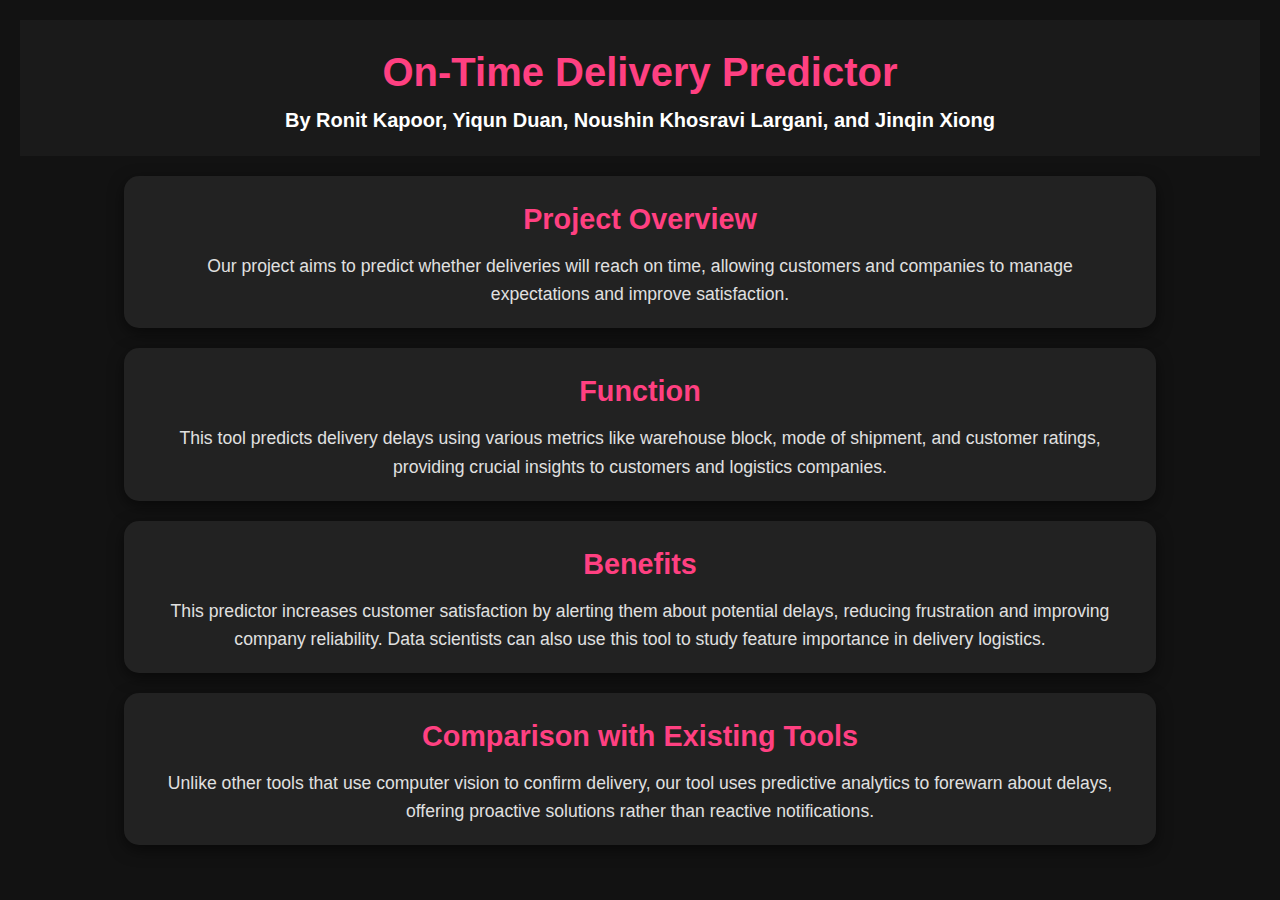
==== index.html @ ccd43d8e "update" ====
<!DOCTYPE html>
<html lang="en">
<head>
    <meta charset="UTF-8">
    <meta name="viewport" content="width=device-width, initial-scale=1.0">
    <title>Delivery Predictor Project by Ronit Kapoor and Yiqun Duan</title>
    <link rel="stylesheet" href="styles.css">
</head>
<body>
    <header>
        <h1>On-Time Delivery Predictor <span>By Ronit Kapoor, Yiqun Duan, Noushin Khosravi Largani, and Jinqin Xiong</span></h1>
    </header>
    <section id="introduction">
        <h2>Project Overview</h2>
        <p>Our project aims to predict whether deliveries will reach on time, allowing customers and companies to manage expectations and improve satisfaction.</p>
    </section>
    <section id="function">
        <h2>Function</h2>
        <p>This tool predicts delivery delays using various metrics like warehouse block, mode of shipment, and customer ratings, providing crucial insights to customers and logistics companies.</p>
    </section>
    <section id="benefits">
        <h2>Benefits</h2>
        <p>This predictor increases customer satisfaction by alerting them about potential delays, reducing frustration and improving company reliability. Data scientists can also use this tool to study feature importance in delivery logistics.</p>
    </section>
    <section id="comparison">
        <h2>Comparison with Existing Tools</h2>
        <p>Unlike other tools that use computer vision to confirm delivery, our tool uses predictive analytics to forewarn about delays, offering proactive solutions rather than reactive notifications.</p>
    </section>
</body>
</html>
---- styles.css ----
/* General resets */
body, h1, h2, p {
    margin: 0;
    padding: 0;
    box-sizing: border-box;
}

body {
    background: #121212; /* A darker shade for a more modern look */
    color: #f0f0f0; /* Slightly off-white for better readability */
    font-family: 'Segoe UI', Tahoma, Geneva, Verdana, sans-serif; /* Modern, clean font */
    text-align: center;
    line-height: 1.6;
    padding: 20px;
}

header {
    background: #1a1a1a; /* Darker shade for header */
    padding: 20px 0; /* Ample vertical padding */
    color: #f0f0f0;
}

h1 {
    font-size: 2.5em; /* Larger size for main title */
    color: #ff4081; /* A vibrant color for emphasis */
}

h1 span {
    display: block; /* Makes the span appear on a new line */
    font-size: 0.5em; /* Smaller font size for the names */
    color: #ffffff; /* Optional: different color for names */
}

section {
    padding: 20px;
    margin: 20px auto; /* Center sections */
    width: 80%; /* Optimal reading width */
    background-color: #222; /* Dark grey for sections */
    border-radius: 15px; /* Softened corners */
    box-shadow: 0 5px 15px rgba(0, 0, 0, 0.5); /* More pronounced shadow for depth */
    transition: transform 0.3s ease; /* Smooth transition for interactions */
}

section:hover {
    transform: translateY(-5px); /* Subtle lift effect on hover */
}

h2 {
    font-size: 1.8em;
    color: #ff4081; /* Matching the title color for consistency */
    margin-bottom: 10px; /* Space below headers */
}

p {
    font-size: 1.1em;
    color: #e0e0e0; /* Lighter grey for text for readability */
    padding: 0 20px; /* Padding for text inside sections */
}
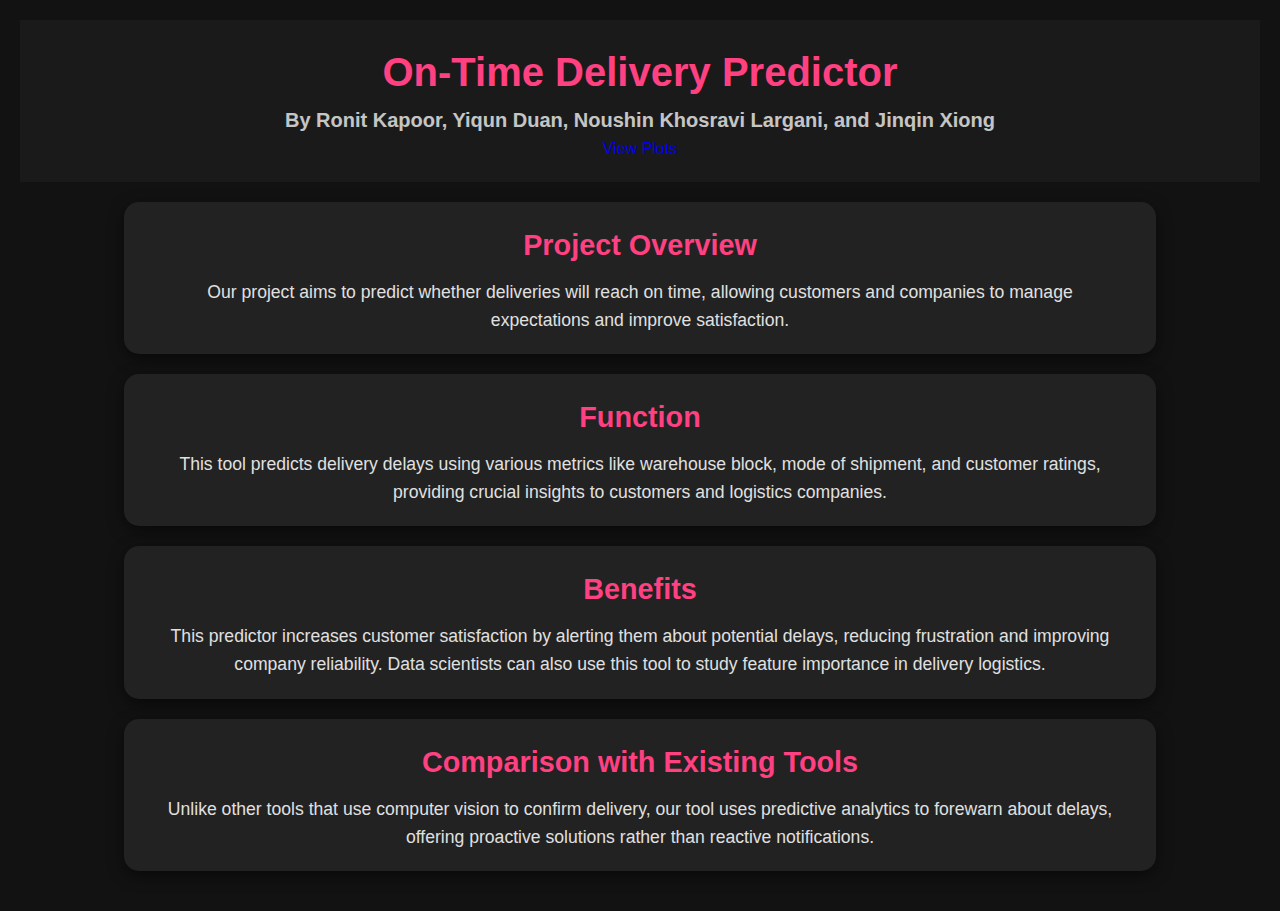
==== commit 99587297: "update" ====
--- a/index.html
+++ b/index.html
@@ -9,6 +9,10 @@
 <body>
     <header>
         <h1>On-Time Delivery Predictor <span>By Ronit Kapoor, Yiqun Duan, Noushin Khosravi Largani, and Jinqin Xiong</span></h1>
+        <!-- Navigation link to the plots page -->
+        <nav>
+            <a href="plots.html">View Plots</a>
+        </nav>
     </header>
     <section id="introduction">
         <h2>Project Overview</h2>
--- a/styles.css
+++ b/styles.css
@@ -27,8 +27,9 @@
 
 h1 span {
     display: block; /* Makes the span appear on a new line */
-    font-size: 0.5em; /* Smaller font size for the names */
-    color: #ffffff; /* Optional: different color for names */
+    font-size: 0.5em; /* Adjusts the font size to be smaller */
+    color: #ffffff; /* Keeps the names white */
+    opacity: 0.75; /* Makes the names slightly translucent for subtlety */
 }
 
 section {
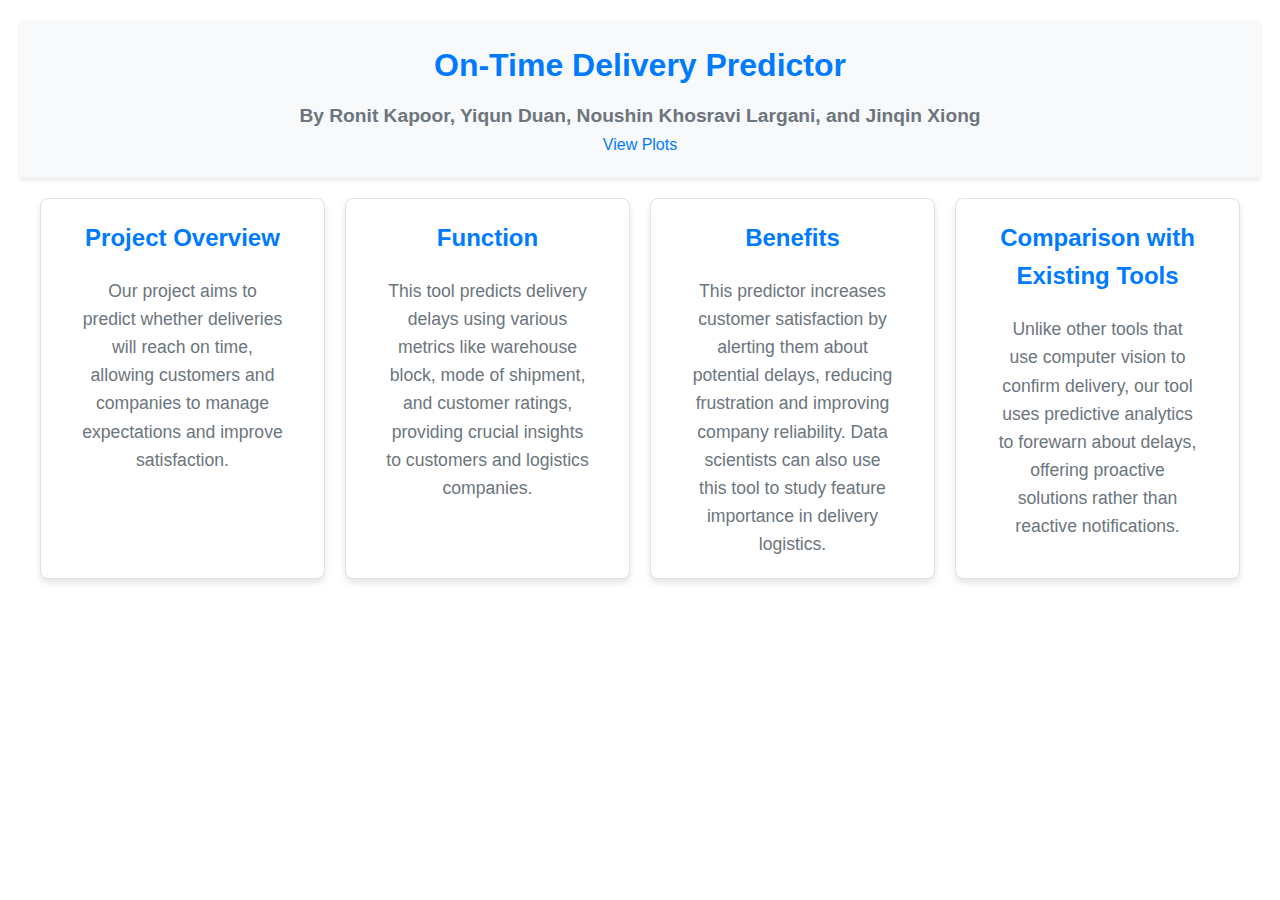
==== commit f35bedbd: "update" ====
--- a/index.html
+++ b/index.html
@@ -14,21 +14,23 @@
             <a href="plots.html">View Plots</a>
         </nav>
     </header>
-    <section id="introduction">
-        <h2>Project Overview</h2>
-        <p>Our project aims to predict whether deliveries will reach on time, allowing customers and companies to manage expectations and improve satisfaction.</p>
-    </section>
-    <section id="function">
-        <h2>Function</h2>
-        <p>This tool predicts delivery delays using various metrics like warehouse block, mode of shipment, and customer ratings, providing crucial insights to customers and logistics companies.</p>
-    </section>
-    <section id="benefits">
-        <h2>Benefits</h2>
-        <p>This predictor increases customer satisfaction by alerting them about potential delays, reducing frustration and improving company reliability. Data scientists can also use this tool to study feature importance in delivery logistics.</p>
-    </section>
-    <section id="comparison">
-        <h2>Comparison with Existing Tools</h2>
-        <p>Unlike other tools that use computer vision to confirm delivery, our tool uses predictive analytics to forewarn about delays, offering proactive solutions rather than reactive notifications.</p>
-    </section>
+    <div class="grid-container">
+        <section id="introduction">
+            <h2>Project Overview</h2>
+            <p>Our project aims to predict whether deliveries will reach on time, allowing customers and companies to manage expectations and improve satisfaction.</p>
+        </section>
+        <section id="function">
+            <h2>Function</h2>
+            <p>This tool predicts delivery delays using various metrics like warehouse block, mode of shipment, and customer ratings, providing crucial insights to customers and logistics companies.</p>
+        </section>
+        <section id="benefits">
+            <h2>Benefits</h2>
+            <p>This predictor increases customer satisfaction by alerting them about potential delays, reducing frustration and improving company reliability. Data scientists can also use this tool to study feature importance in delivery logistics.</p>
+        </section>
+        <section id="comparison">
+            <h2>Comparison with Existing Tools</h2>
+            <p>Unlike other tools that use computer vision to confirm delivery, our tool uses predictive analytics to forewarn about delays, offering proactive solutions rather than reactive notifications.</p>
+        </section>
+    </div>
 </body>
 </html>
--- a/styles.css
+++ b/styles.css
@@ -1,59 +1,79 @@
-/* General resets */
+/* General resets and base styles */
 body, h1, h2, p {
     margin: 0;
     padding: 0;
     box-sizing: border-box;
+    font-family: 'Helvetica Neue', Helvetica, Arial, sans-serif;
 }
 
 body {
-    background: #121212; /* A darker shade for a more modern look */
-    color: #f0f0f0; /* Slightly off-white for better readability */
-    font-family: 'Segoe UI', Tahoma, Geneva, Verdana, sans-serif; /* Modern, clean font */
+    background: #ffffff;
+    color: #333;
     text-align: center;
     line-height: 1.6;
     padding: 20px;
 }
 
 header {
-    background: #1a1a1a; /* Darker shade for header */
-    padding: 20px 0; /* Ample vertical padding */
-    color: #f0f0f0;
+    background: #f8f9fa;
+    padding: 20px 0;
+    box-shadow: 0 2px 4px rgba(0,0,0,0.1);
+    position: sticky;
+    top: 0;
+    z-index: 1000;
+}
+
+nav a {
+    text-decoration: none;
+    color: #007bff;
+    padding: 8px 16px;
+    transition: color 0.3s ease;
+}
+
+nav a:hover {
+    color: #0056b3;
 }
 
 h1 {
-    font-size: 2.5em; /* Larger size for main title */
-    color: #ff4081; /* A vibrant color for emphasis */
+    font-size: 2em;
+    color: #007bff;
 }
 
 h1 span {
-    display: block; /* Makes the span appear on a new line */
-    font-size: 0.5em; /* Adjusts the font size to be smaller */
-    color: #ffffff; /* Keeps the names white */
-    opacity: 0.75; /* Makes the names slightly translucent for subtlety */
+    display: block;
+    font-size: 0.6em;
+    color: #6c757d;
+    margin-top: 10px;
+}
+
+.grid-container {
+    display: grid;
+    grid-template-columns: repeat(auto-fit, minmax(250px, 1fr));
+    gap: 20px;
+    padding: 20px;
 }
 
 section {
+    background-color: #fff;
+    border: 1px solid #dee2e6;
     padding: 20px;
-    margin: 20px auto; /* Center sections */
-    width: 80%; /* Optimal reading width */
-    background-color: #222; /* Dark grey for sections */
-    border-radius: 15px; /* Softened corners */
-    box-shadow: 0 5px 15px rgba(0, 0, 0, 0.5); /* More pronounced shadow for depth */
-    transition: transform 0.3s ease; /* Smooth transition for interactions */
+    border-radius: 8px;
+    box-shadow: 0 4px 6px rgba(0, 0, 0, 0.1);
+    transition: box-shadow 0.3s ease;
 }
 
 section:hover {
-    transform: translateY(-5px); /* Subtle lift effect on hover */
+    box-shadow: 0 8px 16px rgba(0,0,0,0.2);
 }
 
 h2 {
-    font-size: 1.8em;
-    color: #ff4081; /* Matching the title color for consistency */
-    margin-bottom: 10px; /* Space below headers */
+    font-size: 1.5em;
+    color: #007bff;
+    margin-bottom: 20px;
 }
 
 p {
     font-size: 1.1em;
-    color: #e0e0e0; /* Lighter grey for text for readability */
-    padding: 0 20px; /* Padding for text inside sections */
+    color: #6c757d;
+    padding: 0 20px;
 }
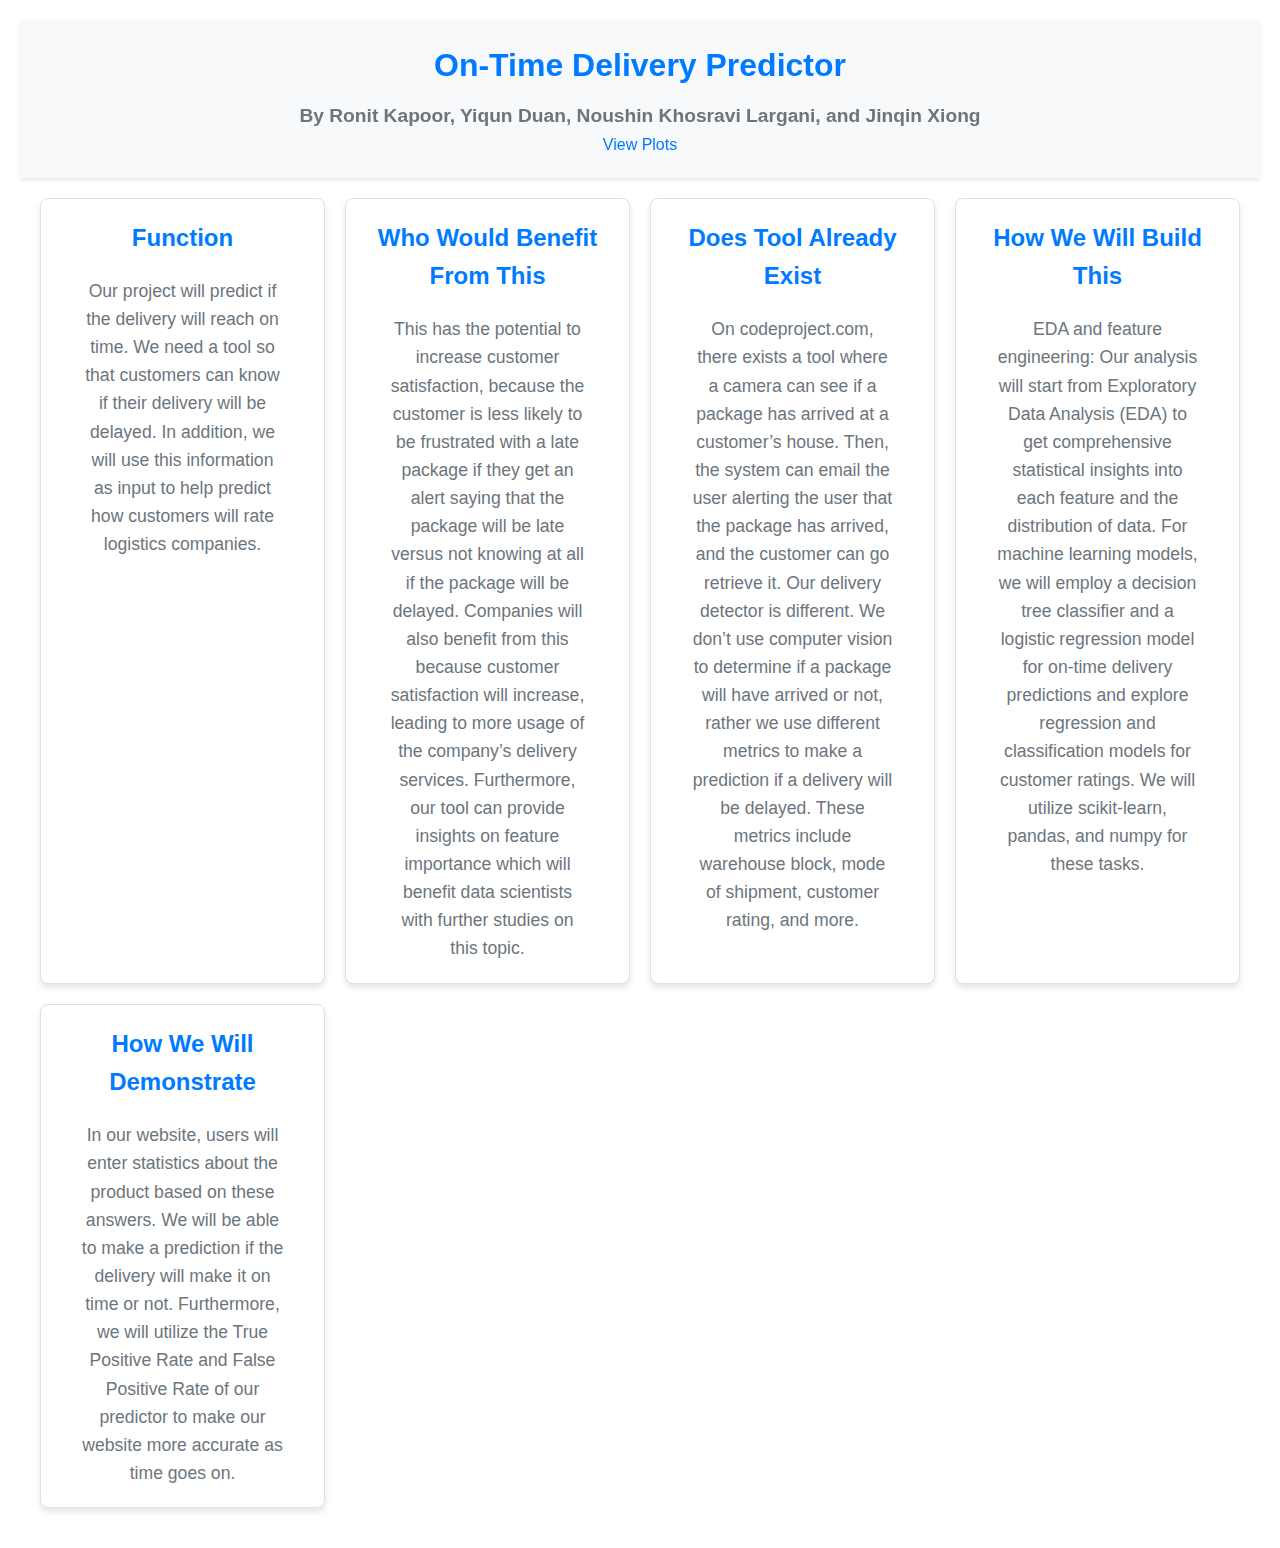
==== commit 616e1b7f: "update" ====
--- a/index.html
+++ b/index.html
@@ -9,27 +9,30 @@
 <body>
     <header>
         <h1>On-Time Delivery Predictor <span>By Ronit Kapoor, Yiqun Duan, Noushin Khosravi Largani, and Jinqin Xiong</span></h1>
-        <!-- Navigation link to the plots page -->
         <nav>
             <a href="plots.html">View Plots</a>
         </nav>
     </header>
     <div class="grid-container">
-        <section id="introduction">
-            <h2>Project Overview</h2>
-            <p>Our project aims to predict whether deliveries will reach on time, allowing customers and companies to manage expectations and improve satisfaction.</p>
-        </section>
         <section id="function">
             <h2>Function</h2>
-            <p>This tool predicts delivery delays using various metrics like warehouse block, mode of shipment, and customer ratings, providing crucial insights to customers and logistics companies.</p>
+            <p>Our project will predict if the delivery will reach on time. We need a tool so that customers can know if their delivery will be delayed. In addition, we will use this information as input to help predict how customers will rate logistics companies.</p>
         </section>
         <section id="benefits">
-            <h2>Benefits</h2>
-            <p>This predictor increases customer satisfaction by alerting them about potential delays, reducing frustration and improving company reliability. Data scientists can also use this tool to study feature importance in delivery logistics.</p>
+            <h2>Who Would Benefit From This</h2>
+            <p>This has the potential to increase customer satisfaction, because the customer is less likely to be frustrated with a late package if they get an alert saying that the package will be late versus not knowing at all if the package will be delayed. Companies will also benefit from this because customer satisfaction will increase, leading to more usage of the company’s delivery services. Furthermore, our tool can provide insights on feature importance which will benefit data scientists with further studies on this topic.</p>
         </section>
         <section id="comparison">
-            <h2>Comparison with Existing Tools</h2>
-            <p>Unlike other tools that use computer vision to confirm delivery, our tool uses predictive analytics to forewarn about delays, offering proactive solutions rather than reactive notifications.</p>
+            <h2>Does Tool Already Exist</h2>
+            <p>On codeproject.com, there exists a tool where a camera can see if a package has arrived at a customer’s house. Then, the system can email the user alerting the user that the package has arrived, and the customer can go retrieve it. Our delivery detector is different. We don’t use computer vision to determine if a package will have arrived or not, rather we use different metrics to make a prediction if a delivery will be delayed. These metrics include warehouse block, mode of shipment, customer rating, and more.</p>
+        </section>
+        <section id="how-we-build">
+            <h2>How We Will Build This</h2>
+            <p>EDA and feature engineering: Our analysis will start from Exploratory Data Analysis (EDA) to get comprehensive statistical insights into each feature and the distribution of data. For machine learning models, we will employ a decision tree classifier and a logistic regression model for on-time delivery predictions and explore regression and classification models for customer ratings. We will utilize scikit-learn, pandas, and numpy for these tasks.</p>
+        </section>
+        <section id="demo">
+            <h2>How We Will Demonstrate</h2>
+            <p>In our website, users will enter statistics about the product based on these answers. We will be able to make a prediction if the delivery will make it on time or not. Furthermore, we will utilize the True Positive Rate and False Positive Rate of our predictor to make our website more accurate as time goes on.</p>
         </section>
     </div>
 </body>
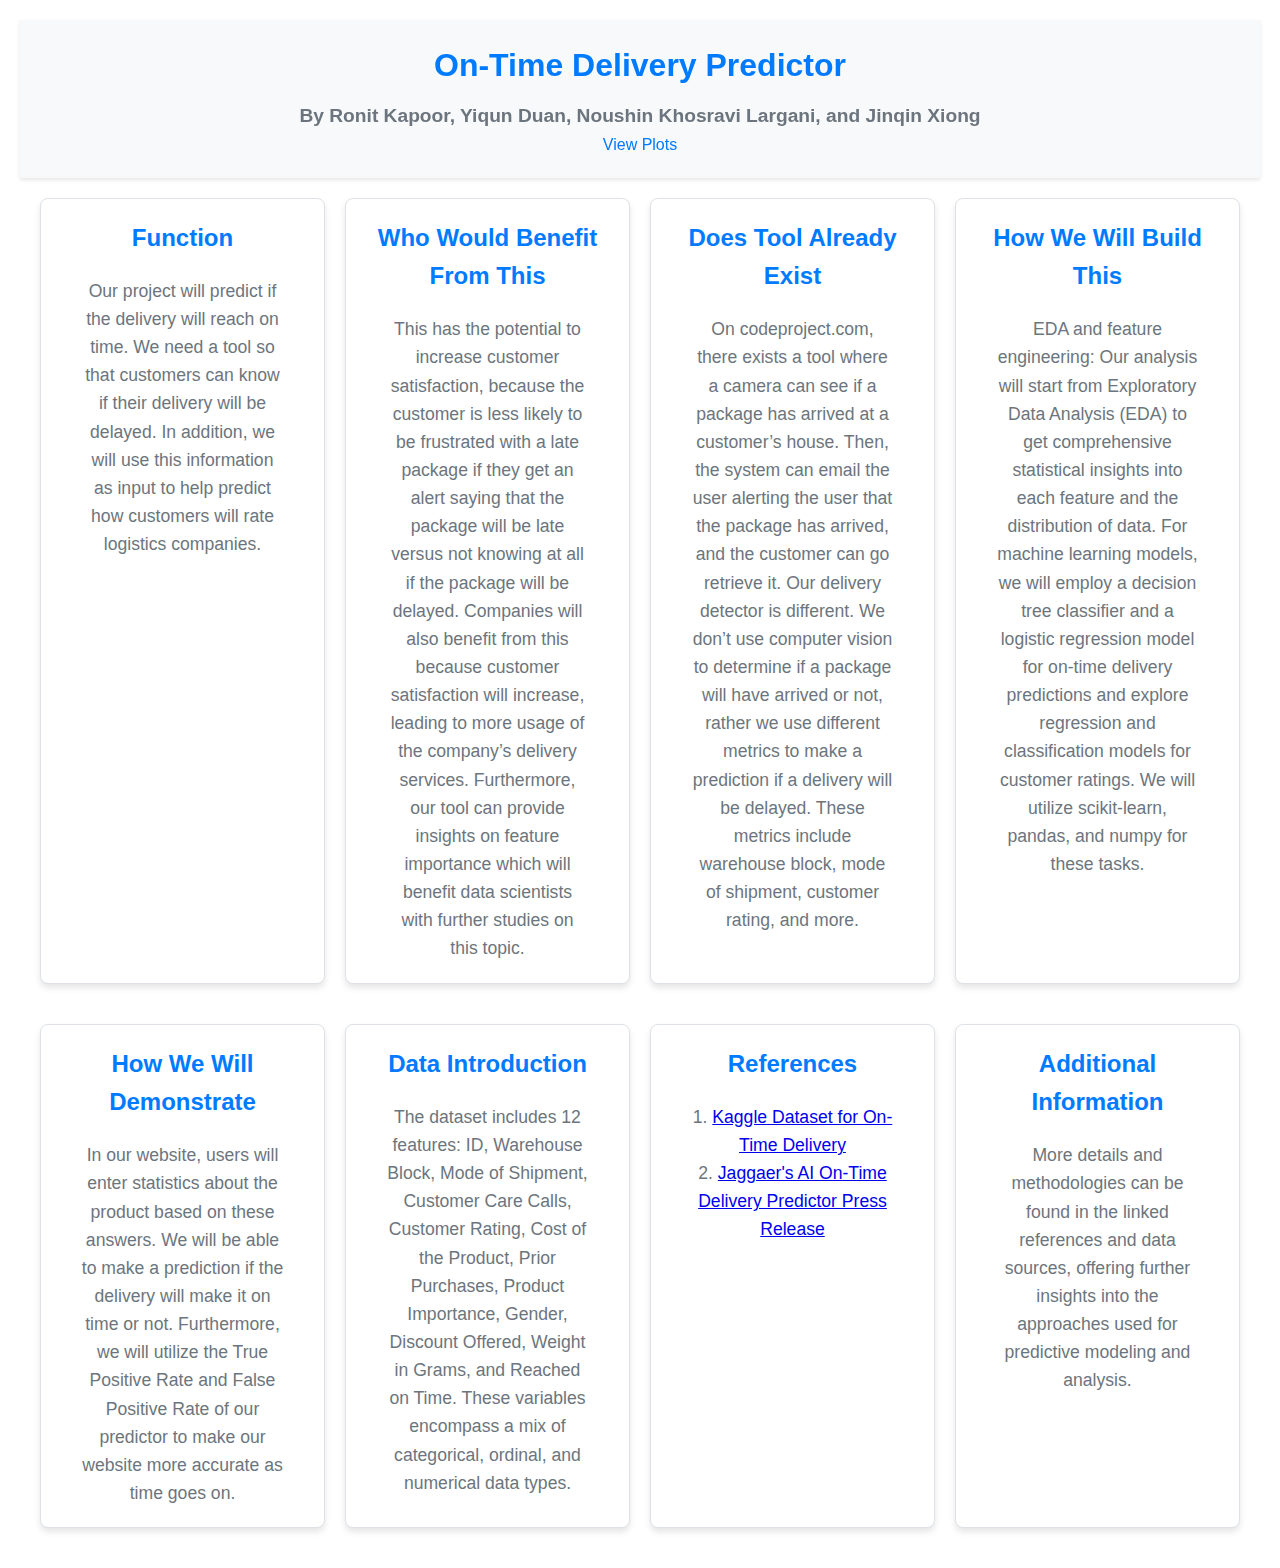
==== commit f2959e78: "update" ====
--- a/index.html
+++ b/index.html
@@ -13,7 +13,7 @@
             <a href="plots.html">View Plots</a>
         </nav>
     </header>
-    <div class="grid-container">
+    <div class="top-container">
         <section id="function">
             <h2>Function</h2>
             <p>Our project will predict if the delivery will reach on time. We need a tool so that customers can know if their delivery will be delayed. In addition, we will use this information as input to help predict how customers will rate logistics companies.</p>
@@ -30,10 +30,25 @@
             <h2>How We Will Build This</h2>
             <p>EDA and feature engineering: Our analysis will start from Exploratory Data Analysis (EDA) to get comprehensive statistical insights into each feature and the distribution of data. For machine learning models, we will employ a decision tree classifier and a logistic regression model for on-time delivery predictions and explore regression and classification models for customer ratings. We will utilize scikit-learn, pandas, and numpy for these tasks.</p>
         </section>
+    </div>
+    <div class="bottom-container">
         <section id="demo">
             <h2>How We Will Demonstrate</h2>
             <p>In our website, users will enter statistics about the product based on these answers. We will be able to make a prediction if the delivery will make it on time or not. Furthermore, we will utilize the True Positive Rate and False Positive Rate of our predictor to make our website more accurate as time goes on.</p>
         </section>
+        <section id="data-introduction">
+            <h2>Data Introduction</h2>
+            <p>The dataset includes 12 features: ID, Warehouse Block, Mode of Shipment, Customer Care Calls, Customer Rating, Cost of the Product, Prior Purchases, Product Importance, Gender, Discount Offered, Weight in Grams, and Reached on Time. These variables encompass a mix of categorical, ordinal, and numerical data types.</p>
+        </section>
+        <section id="references">
+            <h2>References</h2>
+            <p>1. <a href="https://www.kaggle.com/datasets/willianoliveiragibin/on-time-delivery">Kaggle Dataset for On-Time Delivery</a></p>
+            <p>2. <a href="https://www.jaggaer.com/press-release/first-ai-ontime-delivery-predictor/">Jaggaer's AI On-Time Delivery Predictor Press Release</a></p>
+        </section>
+        <section id="additional-information">
+            <h2>Additional Information</h2>
+            <p>More details and methodologies can be found in the linked references and data sources, offering further insights into the approaches used for predictive modeling and analysis.</p>
+        </section>
     </div>
 </body>
 </html>
--- a/styles.css
+++ b/styles.css
@@ -1,5 +1,5 @@
 /* General resets and base styles */
-body, h1, h2, p {
+body, h1, h2, p, section {
     margin: 0;
     padding: 0;
     box-sizing: border-box;
@@ -46,7 +46,7 @@
     margin-top: 10px;
 }
 
-.grid-container {
+.top-container, .bottom-container {
     display: grid;
     grid-template-columns: repeat(auto-fit, minmax(250px, 1fr));
     gap: 20px;
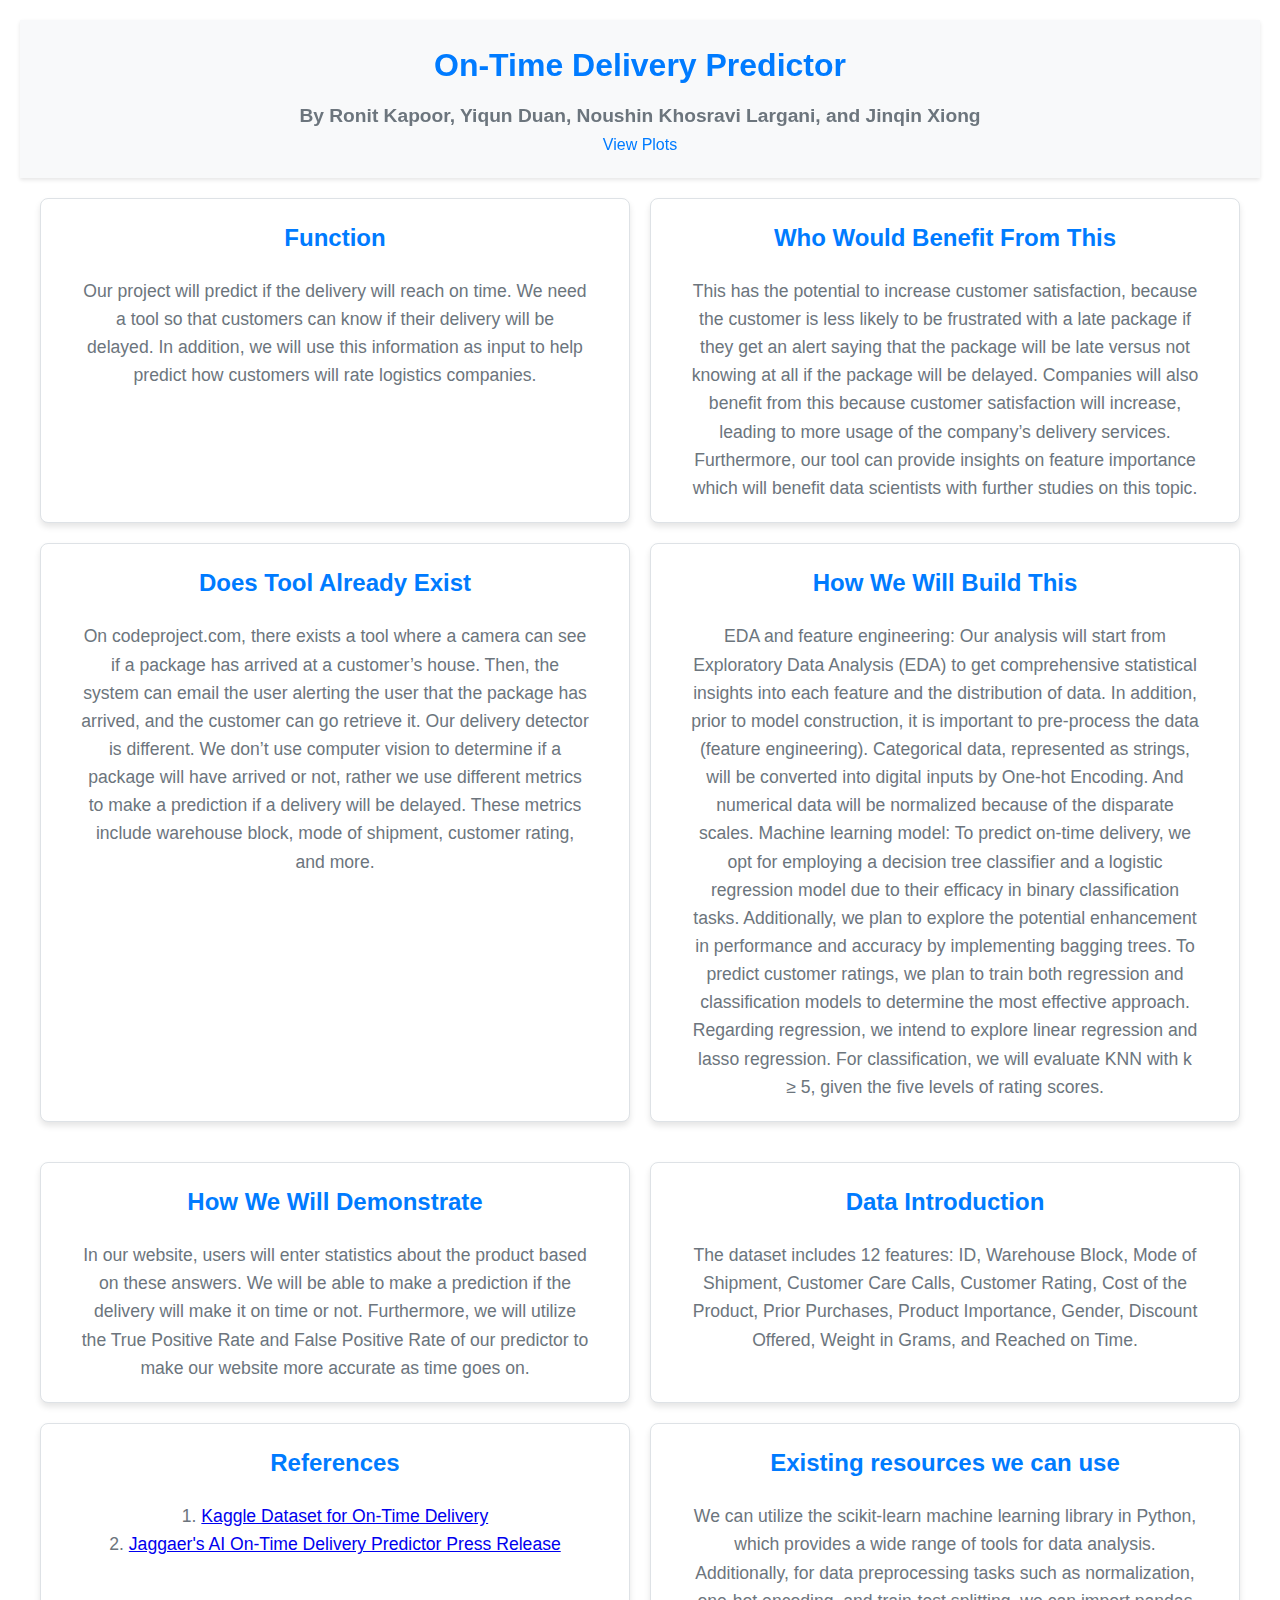
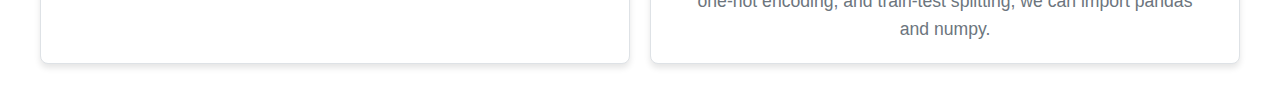
==== commit d1e61920: "update" ====
--- a/index.html
+++ b/index.html
@@ -28,7 +28,12 @@
         </section>
         <section id="how-we-build">
             <h2>How We Will Build This</h2>
-            <p>EDA and feature engineering: Our analysis will start from Exploratory Data Analysis (EDA) to get comprehensive statistical insights into each feature and the distribution of data. For machine learning models, we will employ a decision tree classifier and a logistic regression model for on-time delivery predictions and explore regression and classification models for customer ratings. We will utilize scikit-learn, pandas, and numpy for these tasks.</p>
+            <p>EDA and feature engineering:
+                Our analysis will start from Exploratory Data Analysis (EDA) to get comprehensive statistical insights into each feature and the distribution of data. In addition, prior to model construction, it is important to pre-process the data (feature engineering). Categorical data, represented as strings, will be converted into digital inputs by One-hot Encoding. And numerical data will be normalized because of the disparate scales.
+                Machine learning model:
+                To predict on-time delivery, we opt for employing a decision tree classifier and a logistic regression model due to their efficacy in binary classification tasks. Additionally, we plan to explore the potential enhancement in performance and accuracy by implementing bagging trees.
+                To predict customer ratings, we plan to train both regression and classification models to determine the most effective approach. Regarding regression, we intend to explore linear regression and lasso regression. For classification, we will evaluate KNN with k ≥ 5, given the five levels of rating scores.
+                </p>
         </section>
     </div>
     <div class="bottom-container">
@@ -38,7 +43,7 @@
         </section>
         <section id="data-introduction">
             <h2>Data Introduction</h2>
-            <p>The dataset includes 12 features: ID, Warehouse Block, Mode of Shipment, Customer Care Calls, Customer Rating, Cost of the Product, Prior Purchases, Product Importance, Gender, Discount Offered, Weight in Grams, and Reached on Time. These variables encompass a mix of categorical, ordinal, and numerical data types.</p>
+            <p>The dataset includes 12 features: ID, Warehouse Block, Mode of Shipment, Customer Care Calls, Customer Rating, Cost of the Product, Prior Purchases, Product Importance, Gender, Discount Offered, Weight in Grams, and Reached on Time.</p>
         </section>
         <section id="references">
             <h2>References</h2>
@@ -46,8 +51,8 @@
             <p>2. <a href="https://www.jaggaer.com/press-release/first-ai-ontime-delivery-predictor/">Jaggaer's AI On-Time Delivery Predictor Press Release</a></p>
         </section>
         <section id="additional-information">
-            <h2>Additional Information</h2>
-            <p>More details and methodologies can be found in the linked references and data sources, offering further insights into the approaches used for predictive modeling and analysis.</p>
+            <h2>Existing resources we can use</h2>
+            <p>We can utilize the scikit-learn machine learning library in Python, which provides a wide range of tools for data analysis. Additionally, for data preprocessing tasks such as normalization, one-hot encoding, and train-test splitting, we can import pandas and numpy.</p>
         </section>
     </div>
 </body>
--- a/styles.css
+++ b/styles.css
@@ -48,7 +48,7 @@
 
 .top-container, .bottom-container {
     display: grid;
-    grid-template-columns: repeat(auto-fit, minmax(250px, 1fr));
+    grid-template-columns: repeat(2, 1fr);
     gap: 20px;
     padding: 20px;
 }
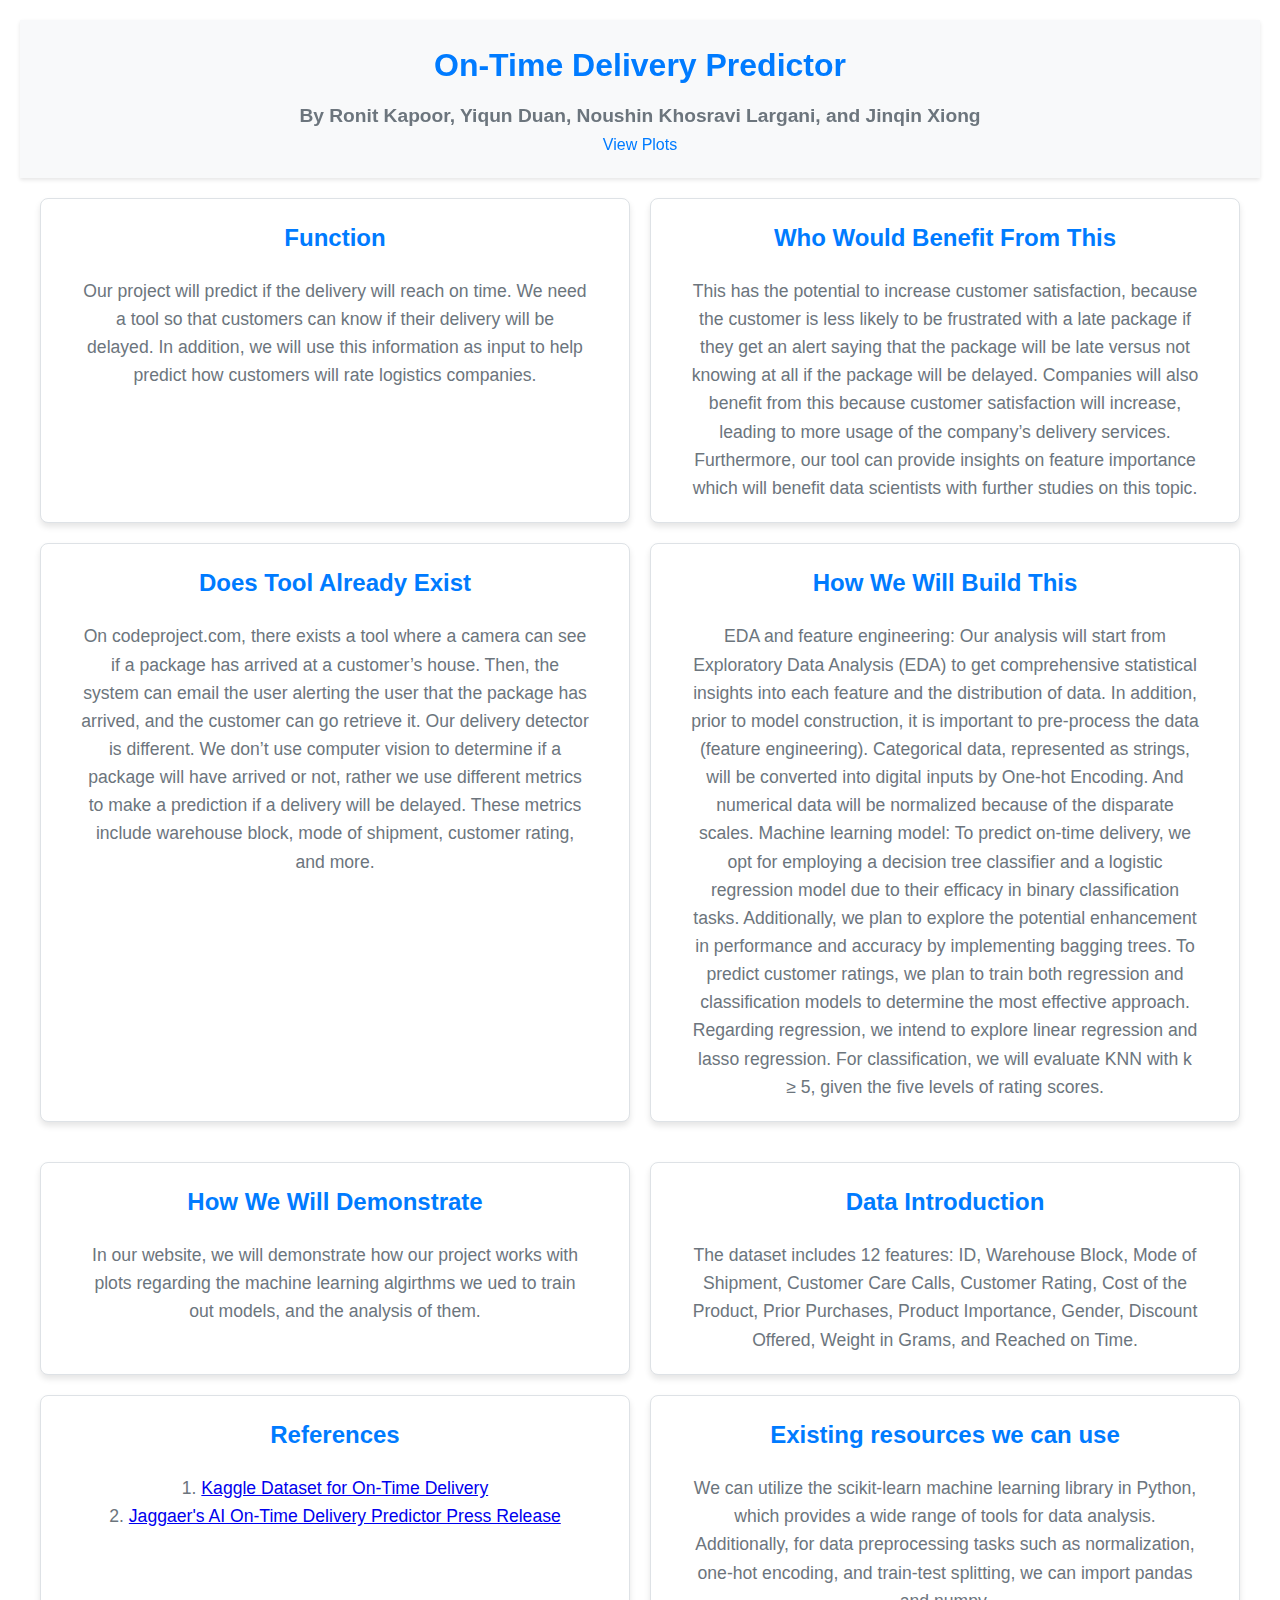
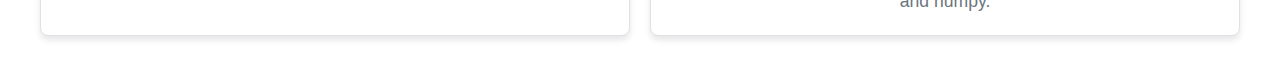
==== commit 424c4648: "update" ====
--- a/index.html
+++ b/index.html
@@ -39,7 +39,8 @@
     <div class="bottom-container">
         <section id="demo">
             <h2>How We Will Demonstrate</h2>
-            <p>In our website, users will enter statistics about the product based on these answers. We will be able to make a prediction if the delivery will make it on time or not. Furthermore, we will utilize the True Positive Rate and False Positive Rate of our predictor to make our website more accurate as time goes on.</p>
+            <p>In our website, we will demonstrate how our project works with plots regarding the machine learning algirthms we ued to train out models, and the analysis of them. 
+            </p>
         </section>
         <section id="data-introduction">
             <h2>Data Introduction</h2>
